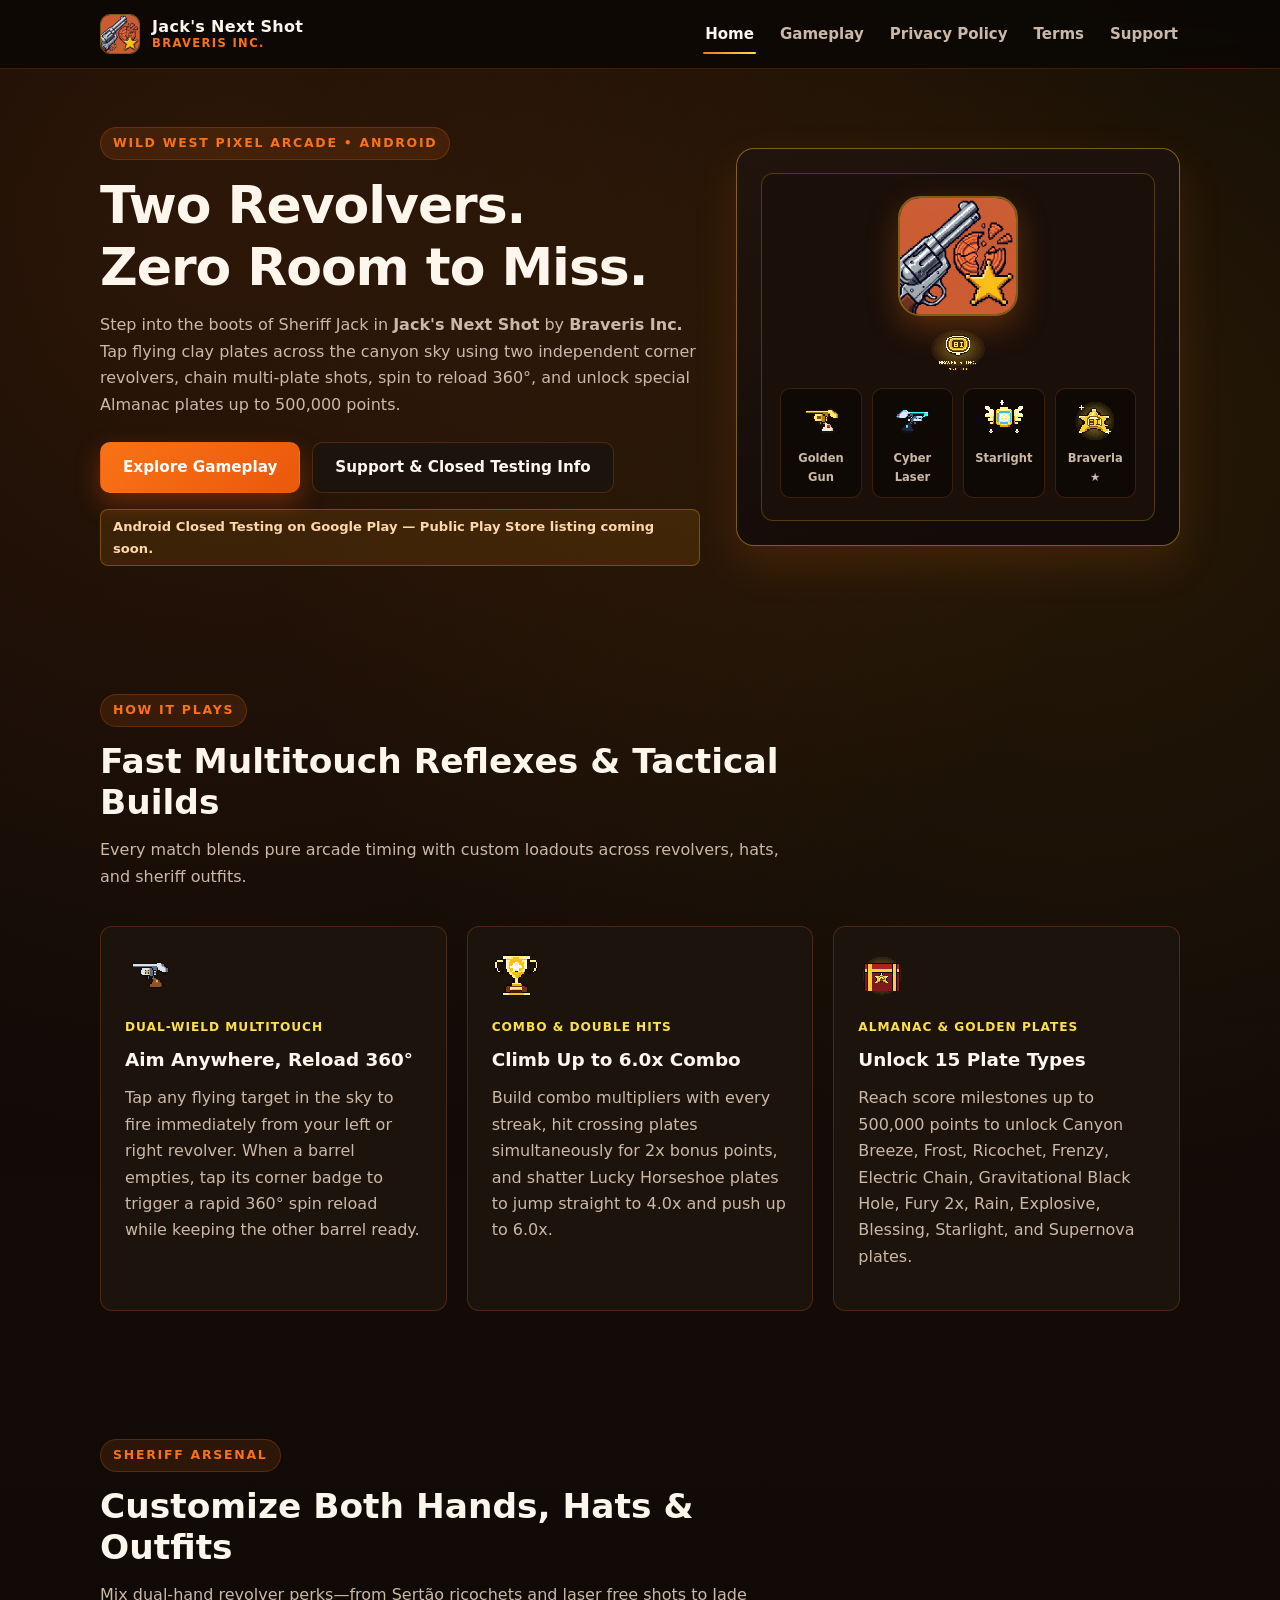
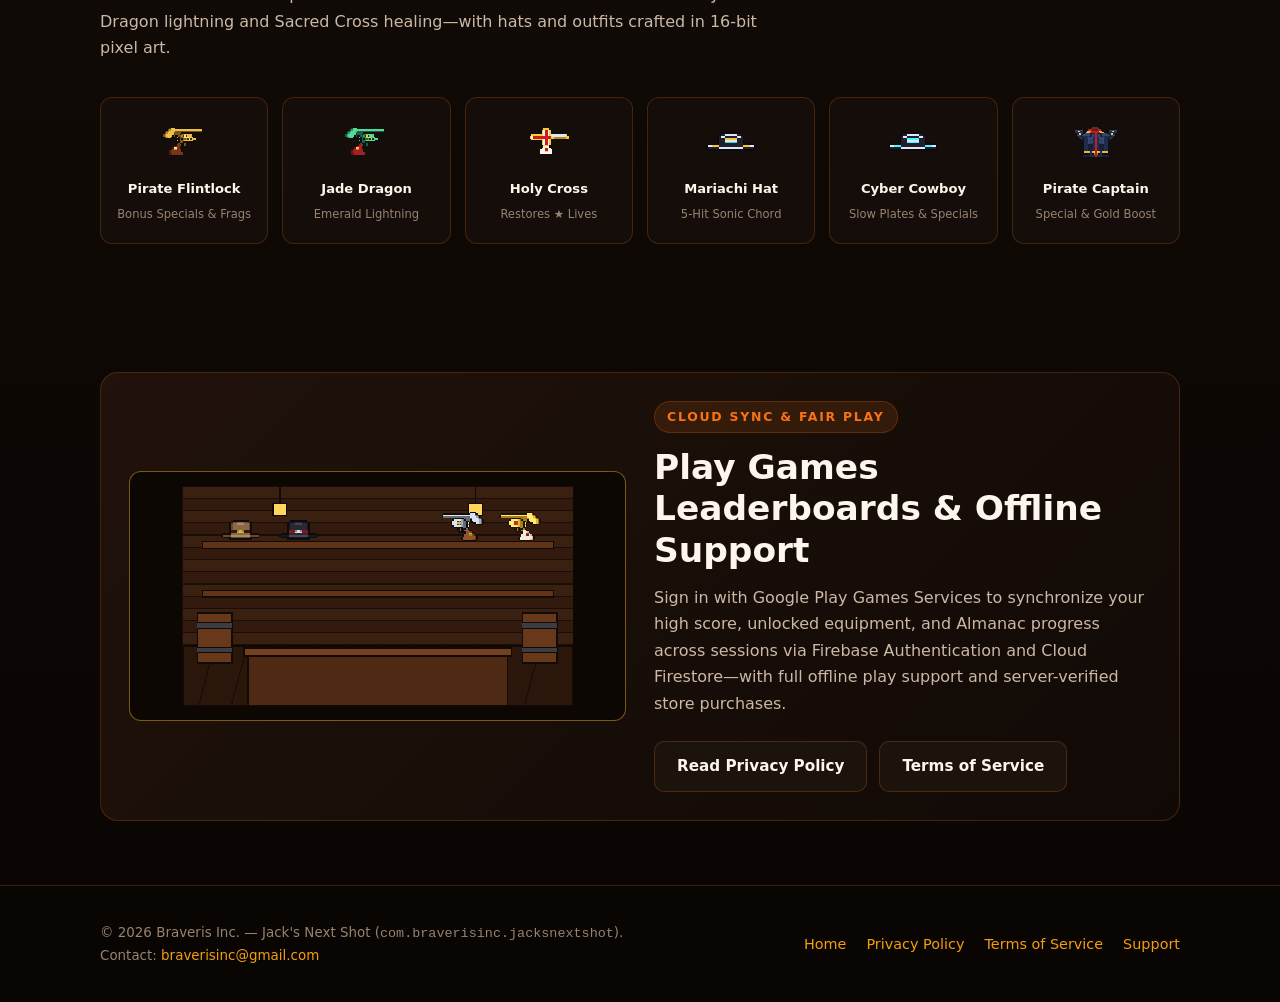
==== index.html @ 65e284a5 "feat: add official website, privacy policy, terms, support, and GitHub Pages workflow" ====
<!DOCTYPE html>
<html lang="en">
<head>
  <meta charset="UTF-8">
  <meta name="viewport" content="width=device-width, initial-scale=1.0">
  <title>Jack's Next Shot | Braveris Inc.</title>
  <meta name="description" content="Jack's Next Shot is a fast-paced Wild West dual-wield clay plate arcade shooter by Braveris Inc. for Android.">
  <link rel="canonical" href="https://aeonbeyondofeternity.github.io/jacks-next-shot-web/">
  <link rel="icon" type="image/png" href="./assets/img/branding/game_icon.png">
  <link rel="stylesheet" href="./assets/css/styles.css">
</head>
<body>
  <header class="site-header">
    <div class="container nav-bar">
      <a class="brand-link" href="./">
        <img class="brand-icon" src="./assets/img/branding/game_icon.png" alt="Jack's Next Shot Icon">
        <span class="brand-text">
          <span class="brand-title">Jack's Next Shot</span>
          <span class="brand-sub">Braveris Inc.</span>
        </span>
      </a>

      <button id="nav-toggle" class="nav-toggle" type="button" aria-label="Toggle Menu" aria-expanded="false" aria-controls="primary-nav">☰</button>

      <nav id="primary-nav" class="nav-links" aria-label="Main Navigation">
        <a href="./" aria-current="page">Home</a>
        <a href="#gameplay">Gameplay</a>
        <a href="./privacy-policy/">Privacy Policy</a>
        <a href="./terms/">Terms</a>
        <a href="./support/">Support</a>
      </nav>
    </div>
  </header>

  <main>
    <section class="hero">
      <div class="container hero-grid">
        <div>
          <span class="eyebrow">Wild West Pixel Arcade • Android</span>
          <h1>Two Revolvers.<br>Zero Room to Miss.</h1>
          <p>
            Step into the boots of Sheriff Jack in <strong>Jack's Next Shot</strong> by <strong>Braveris Inc.</strong>
            Tap flying clay plates across the canyon sky using two independent corner revolvers, chain multi-plate shots,
            spin to reload 360°, and unlock special Almanac plates up to 500,000 points.
          </p>

          <div class="btn-row">
            <a class="btn btn-primary" href="#gameplay">Explore Gameplay</a>
            <a class="btn btn-secondary" href="./support/">Support &amp; Closed Testing Info</a>
          </div>

          <div class="status-pill" role="status">
            <span>Android Closed Testing on Google Play — Public Play Store listing coming soon.</span>
          </div>
        </div>

        <div class="hero-showcase">
          <div class="hero-art-stage">
            <img class="hero-icon-main" src="./assets/img/branding/game_icon.png" alt="Jack's Next Shot Official App Icon">
            <img class="studio-wordmark pixel-art" src="./assets/img/branding/braveria_logo_glow.png" alt="Braveris Studio Logo">
            <div class="showcase-sprites">
              <div class="sprite-chip">
                <img class="pixel-art" src="./assets/img/weapons/golden_revolver.png" alt="Golden Revolver">
                <span>Golden Gun</span>
              </div>
              <div class="sprite-chip">
                <img class="pixel-art" src="./assets/img/weapons/laser_revolver_deitada.png" alt="Cyber Laser Revolver">
                <span>Cyber Laser</span>
              </div>
              <div class="sprite-chip">
                <img class="pixel-art" src="./assets/img/ui/plate_starlight.png" alt="Starlight Plate">
                <span>Starlight</span>
              </div>
              <div class="sprite-chip">
                <img class="pixel-art" src="./assets/img/ui/braveria_star_glow.png" alt="Braveria Star">
                <span>Braveria ★</span>
              </div>
            </div>
          </div>
        </div>
      </div>
    </section>

    <section id="gameplay">
      <div class="container">
        <div class="section-header reveal">
          <span class="eyebrow">How It Plays</span>
          <h2>Fast Multitouch Reflexes &amp; Tactical Builds</h2>
          <p>
            Every match blends pure arcade timing with custom loadouts across revolvers, hats, and sheriff outfits.
          </p>
        </div>

        <div class="cards-grid">
          <article class="card reveal">
            <img class="card-sprite pixel-art" src="./assets/img/weapons/classic_revolver.png" alt="Dual Revolvers">
            <span class="card-badge">Dual-Wield Multitouch</span>
            <h3>Aim Anywhere, Reload 360°</h3>
            <p>
              Tap any flying target in the sky to fire immediately from your left or right revolver. When a barrel empties,
              tap its corner badge to trigger a rapid 360° spin reload while keeping the other barrel ready.
            </p>
          </article>

          <article class="card reveal">
            <img class="card-sprite pixel-art" src="./assets/img/branding/leaderboard_trophy.png" alt="Combo Multiplier">
            <span class="card-badge">Combo &amp; Double Hits</span>
            <h3>Climb Up to 6.0x Combo</h3>
            <p>
              Build combo multipliers with every streak, hit crossing plates simultaneously for 2x bonus points,
              and shatter Lucky Horseshoe plates to jump straight to 4.0x and push up to 6.0x.
            </p>
          </article>

          <article class="card reveal">
            <img class="card-sprite pixel-art" src="./assets/img/ui/day7_special_chest.png" alt="Special Plates Almanac">
            <span class="card-badge">Almanac &amp; Golden Plates</span>
            <h3>Unlock 15 Plate Types</h3>
            <p>
              Reach score milestones up to 500,000 points to unlock Canyon Breeze, Frost, Ricochet, Frenzy,
              Electric Chain, Gravitational Black Hole, Fury 2x, Rain, Explosive, Blessing, Starlight, and Supernova plates.
            </p>
          </article>
        </div>
      </div>
    </section>

    <section>
      <div class="container">
        <div class="section-header reveal">
          <span class="eyebrow">Sheriff Arsenal</span>
          <h2>Customize Both Hands, Hats &amp; Outfits</h2>
          <p>
            Mix dual-hand revolver perks—from Sertão ricochets and laser free shots to Jade Dragon lightning and Sacred Cross healing—with hats and outfits crafted in 16-bit pixel art.
          </p>
        </div>

        <div class="arsenal-strip reveal">
          <div class="arsenal-item">
            <img class="pixel-art" src="./assets/img/weapons/pirate_flintlock.png" alt="Pirate Flintlock">
            <strong>Pirate Flintlock</strong>
            <span>Bonus Specials &amp; Frags</span>
          </div>
          <div class="arsenal-item">
            <img class="pixel-art" src="./assets/img/weapons/jade_dragon_revolver.png" alt="Jade Dragon Revolver">
            <strong>Jade Dragon</strong>
            <span>Emerald Lightning</span>
          </div>
          <div class="arsenal-item">
            <img class="pixel-art" src="./assets/img/weapons/cross_revolver.png" alt="Holy Cross Cannon">
            <strong>Holy Cross</strong>
            <span>Restores ★ Lives</span>
          </div>
          <div class="arsenal-item">
            <img class="pixel-art" src="./assets/img/hats/mariachi_sombrero.png" alt="Mariachi Sombrero">
            <strong>Mariachi Hat</strong>
            <span>5-Hit Sonic Chord</span>
          </div>
          <div class="arsenal-item">
            <img class="pixel-art" src="./assets/img/hats/cyber_cowboy.png" alt="Cyber Cowboy Hat">
            <strong>Cyber Cowboy</strong>
            <span>Slow Plates &amp; Specials</span>
          </div>
          <div class="arsenal-item">
            <img class="pixel-art" src="./assets/img/outfits/pirate_captain.png" alt="Pirate Captain Outfit">
            <strong>Pirate Captain</strong>
            <span>Special &amp; Gold Boost</span>
          </div>
        </div>
      </div>
    </section>

    <section>
      <div class="container">
        <div class="scene-banner reveal">
          <div class="scene-preview-box">
            <img class="pixel-art" src="./assets/img/ui/shop.png" alt="Sheriff Shop Pixel Art Backdrop">
          </div>
          <div>
            <span class="eyebrow">Cloud Sync &amp; Fair Play</span>
            <h2>Play Games Leaderboards &amp; Offline Support</h2>
            <p>
              Sign in with Google Play Games Services to synchronize your high score, unlocked equipment, and Almanac progress across sessions via Firebase Authentication and Cloud Firestore—with full offline play support and server-verified store purchases.
            </p>
            <div class="btn-row">
              <a class="btn btn-secondary" href="./privacy-policy/">Read Privacy Policy</a>
              <a class="btn btn-secondary" href="./terms/">Terms of Service</a>
            </div>
          </div>
        </div>
      </div>
    </section>
  </main>

  <footer class="site-footer">
    <div class="container footer-grid">
      <div>
        <p class="footer-copy">&copy; 2026 Braveris Inc. — Jack's Next Shot (<code>com.braverisinc.jacksnextshot</code>).</p>
        <p class="footer-copy">Contact: <a href="mailto:braverisinc@gmail.com">braverisinc@gmail.com</a></p>
      </div>
      <div class="footer-links">
        <a href="./">Home</a>
        <a href="./privacy-policy/">Privacy Policy</a>
        <a href="./terms/">Terms of Service</a>
        <a href="./support/">Support</a>
      </div>
    </div>
  </footer>

  <script defer src="./assets/js/site.js"></script>
</body>
</html>
---- assets/css/styles.css ----
:root {
  --bg-deep: #0b0705;
  --bg-surface: #140d09;
  --bg-card: #1d130d;
  --bg-card-hover: #261911;
  --border-subtle: rgba(249, 115, 22, 0.22);
  --border-bright: rgba(251, 191, 36, 0.45);
  --text-primary: #fdf6ec;
  --text-secondary: #cbb8a6;
  --text-muted: #988270;
  --accent-orange: #f97316;
  --accent-amber: #f59e0b;
  --accent-gold: #fde047;
  --accent-emerald: #22c55e;
  --radius-md: 12px;
  --radius-lg: 18px;
  --shadow-glow: 0 18px 45px rgba(249, 115, 22, 0.14);
  --container-max: 1120px;
}

*,
*::before,
*::after {
  box-sizing: border-box;
}

html {
  scroll-behavior: smooth;
}

body {
  margin: 0;
  font-family: "Inter", "Segoe UI", system-ui, -apple-system, sans-serif;
  background-color: var(--bg-deep);
  background-image:
    radial-gradient(circle at 18% 8%, rgba(249, 115, 22, 0.14), transparent 36%),
    radial-gradient(circle at 84% 16%, rgba(245, 158, 11, 0.11), transparent 34%),
    linear-gradient(180deg, #0b0705 0%, #120b07 52%, #090503 100%);
  color: var(--text-primary);
  line-height: 1.65;
  min-height: 100vh;
  display: flex;
  flex-direction: column;
}

a {
  color: var(--accent-amber);
  text-decoration: none;
  transition: color 0.18s ease, opacity 0.18s ease;
}

a:hover {
  color: var(--accent-gold);
}

img {
  max-width: 100%;
  display: block;
}

.pixel-art {
  image-rendering: pixelated;
  image-rendering: crisp-edges;
}

.container {
  width: 100%;
  max-width: var(--container-max);
  margin: 0 auto;
  padding: 0 20px;
}

/* Header & Navigation */
.site-header {
  position: sticky;
  top: 0;
  z-index: 50;
  background: rgba(11, 7, 5, 0.88);
  backdrop-filter: blur(12px);
  border-bottom: 1px solid var(--border-subtle);
}

.nav-bar {
  display: flex;
  align-items: center;
  justify-content: space-between;
  min-height: 68px;
  gap: 16px;
}

.brand-link {
  display: inline-flex;
  align-items: center;
  gap: 12px;
  color: var(--text-primary);
  font-weight: 800;
  letter-spacing: 0.02em;
}

.brand-icon {
  width: 40px;
  height: 40px;
  border-radius: 10px;
  border: 1px solid var(--border-bright);
  object-fit: cover;
}

.brand-text {
  display: flex;
  flex-direction: column;
  line-height: 1.15;
}

.brand-title {
  font-size: 1rem;
  color: var(--text-primary);
}

.brand-sub {
  font-size: 0.72rem;
  font-weight: 600;
  text-transform: uppercase;
  letter-spacing: 0.12em;
  color: var(--accent-orange);
}

.nav-links {
  display: flex;
  align-items: center;
  gap: 22px;
}

.nav-links a {
  color: var(--text-secondary);
  font-size: 0.94rem;
  font-weight: 600;
  padding: 6px 2px;
  position: relative;
}

.nav-links a:hover,
.nav-links a[aria-current="page"] {
  color: var(--text-primary);
}

.nav-links a[aria-current="page"]::after {
  content: "";
  position: absolute;
  left: 0;
  right: 0;
  bottom: -2px;
  height: 2px;
  background: linear-gradient(90deg, var(--accent-orange), var(--accent-gold));
  border-radius: 2px;
}

.nav-toggle {
  display: none;
  background: var(--bg-card);
  border: 1px solid var(--border-subtle);
  color: var(--text-primary);
  border-radius: 8px;
  padding: 8px 11px;
  font-size: 1.1rem;
  cursor: pointer;
}

/* Main Layout */
main {
  flex: 1;
}

section {
  padding: 64px 0;
}

.section-header {
  max-width: 680px;
  margin-bottom: 36px;
}

.eyebrow {
  display: inline-flex;
  align-items: center;
  gap: 8px;
  font-size: 0.78rem;
  font-weight: 700;
  text-transform: uppercase;
  letter-spacing: 0.14em;
  color: var(--accent-orange);
  background: rgba(249, 115, 22, 0.12);
  border: 1px solid var(--border-subtle);
  padding: 5px 12px;
  border-radius: 999px;
  margin-bottom: 14px;
}

h1, h2, h3 {
  margin: 0 0 14px;
  line-height: 1.2;
  color: var(--text-primary);
}

h1 {
  font-size: clamp(2rem, 4.4vw, 3.25rem);
  font-weight: 800;
  letter-spacing: -0.02em;
}

h2 {
  font-size: clamp(1.45rem, 2.8vw, 2.15rem);
  font-weight: 700;
}

h3 {
  font-size: 1.15rem;
  font-weight: 700;
}

p {
  margin: 0 0 16px;
  color: var(--text-secondary);
}

.btn-row {
  display: flex;
  flex-wrap: wrap;
  gap: 12px;
  margin-top: 24px;
}

.btn {
  display: inline-flex;
  align-items: center;
  justify-content: center;
  gap: 8px;
  font-weight: 700;
  font-size: 0.95rem;
  padding: 12px 22px;
  border-radius: 10px;
  border: 1px solid transparent;
  cursor: pointer;
  transition: transform 0.16s ease, box-shadow 0.16s ease, background 0.16s ease;
}

.btn:hover {
  transform: translateY(-2px);
}

.btn-primary {
  background: linear-gradient(135deg, var(--accent-orange), #ea580c);
  color: #fff;
  box-shadow: 0 10px 24px rgba(234, 88, 12, 0.34);
}

.btn-primary:hover {
  color: #fff;
  box-shadow: 0 14px 28px rgba(249, 115, 22, 0.44);
}

.btn-secondary {
  background: var(--bg-card);
  color: var(--text-primary);
  border-color: var(--border-subtle);
}

.btn-secondary:hover {
  background: var(--bg-card-hover);
  color: var(--accent-gold);
}

/* Hero Section */
.hero {
  padding: 58px 0 64px;
}

.hero-grid {
  display: grid;
  grid-template-columns: 1.15fr 0.85fr;
  gap: 36px;
  align-items: center;
}

.status-pill {
  display: inline-flex;
  align-items: center;
  gap: 8px;
  font-size: 0.82rem;
  font-weight: 600;
  color: #fed7aa;
  background: rgba(245, 158, 11, 0.12);
  border: 1px solid rgba(245, 158, 11, 0.34);
  padding: 6px 12px;
  border-radius: 8px;
  margin-top: 16px;
}

.hero-showcase {
  background: linear-gradient(160deg, #21140d 0%, #110a06 100%);
  border: 1px solid var(--border-bright);
  border-radius: var(--radius-lg);
  padding: 24px;
  box-shadow: var(--shadow-glow);
  position: relative;
  overflow: hidden;
}

.hero-art-stage {
  position: relative;
  border-radius: 12px;
  overflow: hidden;
  border: 1px solid rgba(251, 191, 36, 0.25);
  background: #1a0f09;
  padding: 22px 18px;
  text-align: center;
}

.hero-icon-main {
  width: 120px;
  height: 120px;
  margin: 0 auto 14px;
  border-radius: 22px;
  border: 2px solid var(--border-bright);
  box-shadow: 0 12px 32px rgba(249, 115, 22, 0.28);
  animation: floatSlow 4.5s ease-in-out infinite;
}

.studio-wordmark {
  height: 44px;
  width: auto;
  margin: 0 auto 14px;
  object-fit: contain;
}

.showcase-sprites {
  display: grid;
  grid-template-columns: repeat(4, 1fr);
  gap: 10px;
  margin-top: 14px;
}

.sprite-chip {
  background: rgba(11, 7, 5, 0.72);
  border: 1px solid rgba(249, 115, 22, 0.2);
  border-radius: 10px;
  padding: 10px 6px;
  display: flex;
  flex-direction: column;
  align-items: center;
  gap: 6px;
}

.sprite-chip img {
  width: 44px;
  height: 44px;
  object-fit: contain;
}

.sprite-chip span {
  font-size: 0.72rem;
  font-weight: 600;
  color: var(--text-secondary);
}

@keyframes floatSlow {
  0%, 100% { transform: translateY(0); }
  50% { transform: translateY(-6px); }
}

/* Feature & Cards Grid */
.cards-grid {
  display: grid;
  grid-template-columns: repeat(3, 1fr);
  gap: 20px;
}

.cards-grid.two-col {
  grid-template-columns: repeat(2, 1fr);
}

.card {
  background: var(--bg-card);
  border: 1px solid var(--border-subtle);
  border-radius: var(--radius-md);
  padding: 24px;
  transition: transform 0.2s ease, border-color 0.2s ease, background 0.2s ease;
}

.card:hover {
  transform: translateY(-3px);
  border-color: var(--border-bright);
  background: var(--bg-card-hover);
}

.card-badge {
  display: inline-flex;
  align-items: center;
  gap: 8px;
  font-size: 0.76rem;
  font-weight: 700;
  text-transform: uppercase;
  letter-spacing: 0.08em;
  color: var(--accent-gold);
  margin-bottom: 12px;
}

.card-sprite {
  width: 48px;
  height: 48px;
  object-fit: contain;
  margin-bottom: 14px;
}

/* Arsenal Showcase */
.arsenal-strip {
  display: grid;
  grid-template-columns: repeat(6, 1fr);
  gap: 14px;
}

.arsenal-item {
  background: var(--bg-surface);
  border: 1px solid var(--border-subtle);
  border-radius: var(--radius-md);
  padding: 16px 10px;
  text-align: center;
}

.arsenal-item img {
  width: 54px;
  height: 54px;
  margin: 0 auto 10px;
  object-fit: contain;
}

.arsenal-item strong {
  display: block;
  font-size: 0.82rem;
  color: var(--text-primary);
}

.arsenal-item span {
  font-size: 0.72rem;
  color: var(--text-muted);
}

/* Scene Art Frame */
.scene-banner {
  display: grid;
  grid-template-columns: 1fr 1fr;
  gap: 28px;
  align-items: center;
  background: linear-gradient(135deg, rgba(34, 19, 11, 0.96), rgba(17, 10, 6, 0.96));
  border: 1px solid var(--border-subtle);
  border-radius: var(--radius-lg);
  padding: 28px;
}

.scene-preview-box {
  background: #0d0704;
  border: 1px solid var(--border-bright);
  border-radius: var(--radius-md);
  padding: 14px;
  text-align: center;
}

.scene-preview-box img {
  width: 100%;
  max-height: 220px;
  object-fit: contain;
  margin: 0 auto;
}

/* Legal & Support Document Layout */
.doc-hero {
  padding: 48px 0 28px;
  border-bottom: 1px solid var(--border-subtle);
}

.doc-meta {
  display: flex;
  flex-wrap: wrap;
  gap: 18px;
  font-size: 0.88rem;
  color: var(--text-muted);
  margin-top: 8px;
}

.doc-body {
  padding: 40px 0 64px;
  max-width: 860px;
}

.doc-section {
  background: rgba(20, 13, 9, 0.72);
  border: 1px solid var(--border-subtle);
  border-radius: var(--radius-md);
  padding: 24px;
  margin-bottom: 20px;
}

.doc-section h2 {
  font-size: 1.3rem;
  color: var(--accent-gold);
  margin-bottom: 12px;
}

.doc-section ul {
  margin: 8px 0 0;
  padding-left: 20px;
  color: var(--text-secondary);
}

.doc-section li {
  margin-bottom: 8px;
}

.callout-box {
  background: rgba(249, 115, 22, 0.1);
  border-left: 4px solid var(--accent-orange);
  padding: 14px 18px;
  border-radius: 0 10px 10px 0;
  margin: 14px 0;
  color: var(--text-primary);
}

/* Support FAQ */
.faq-item {
  background: var(--bg-card);
  border: 1px solid var(--border-subtle);
  border-radius: var(--radius-md);
  margin-bottom: 12px;
  overflow: hidden;
}

.faq-btn {
  width: 100%;
  text-align: left;
  background: transparent;
  border: 0;
  color: var(--text-primary);
  font-family: inherit;
  font-size: 1rem;
  font-weight: 700;
  padding: 18px 20px;
  display: flex;
  justify-content: space-between;
  align-items: center;
  cursor: pointer;
}

.faq-panel {
  padding: 0 20px 18px;
  color: var(--text-secondary);
  display: none;
}

.faq-item.open .faq-panel {
  display: block;
}

.faq-icon {
  color: var(--accent-orange);
  font-size: 1.2rem;
  transition: transform 0.2s ease;
}

.faq-item.open .faq-icon {
  transform: rotate(45deg);
}

/* Scroll Reveal */
.reveal {
  opacity: 0;
  transform: translateY(14px);
  transition: opacity 0.45s ease, transform 0.45s ease;
}

.reveal.is-visible {
  opacity: 1;
  transform: translateY(0);
}

/* Footer */
.site-footer {
  border-top: 1px solid var(--border-subtle);
  background: #080503;
  padding: 36px 0;
  margin-top: auto;
}

.footer-grid {
  display: flex;
  flex-wrap: wrap;
  justify-content: space-between;
  align-items: center;
  gap: 20px;
}

.footer-links {
  display: flex;
  flex-wrap: wrap;
  gap: 20px;
  font-size: 0.9rem;
}

.footer-copy {
  font-size: 0.84rem;
  color: var(--text-muted);
  margin: 0;
}

/* Responsive */
@media (max-width: 920px) {
  .hero-grid,
  .scene-banner {
    grid-template-columns: 1fr;
  }
  .cards-grid {
    grid-template-columns: repeat(2, 1fr);
  }
  .arsenal-strip {
    grid-template-columns: repeat(3, 1fr);
  }
}

@media (max-width: 680px) {
  .nav-toggle {
    display: inline-flex;
  }
  .nav-links {
    display: none;
    position: absolute;
    top: 68px;
    left: 0;
    right: 0;
    background: #120b07;
    border-bottom: 1px solid var(--border-subtle);
    flex-direction: column;
    align-items: flex-start;
    padding: 16px 20px;
    gap: 12px;
  }
  .nav-links.open {
    display: flex;
  }
  .cards-grid,
  .cards-grid.two-col {
    grid-template-columns: 1fr;
  }
  .arsenal-strip {
    grid-template-columns: repeat(2, 1fr);
  }
  section {
    padding: 44px 0;
  }
}

@media (prefers-reduced-motion: reduce) {
  .hero-icon-main,
  .reveal {
    animation: none;
    transition: none;
    opacity: 1;
    transform: none;
  }
}
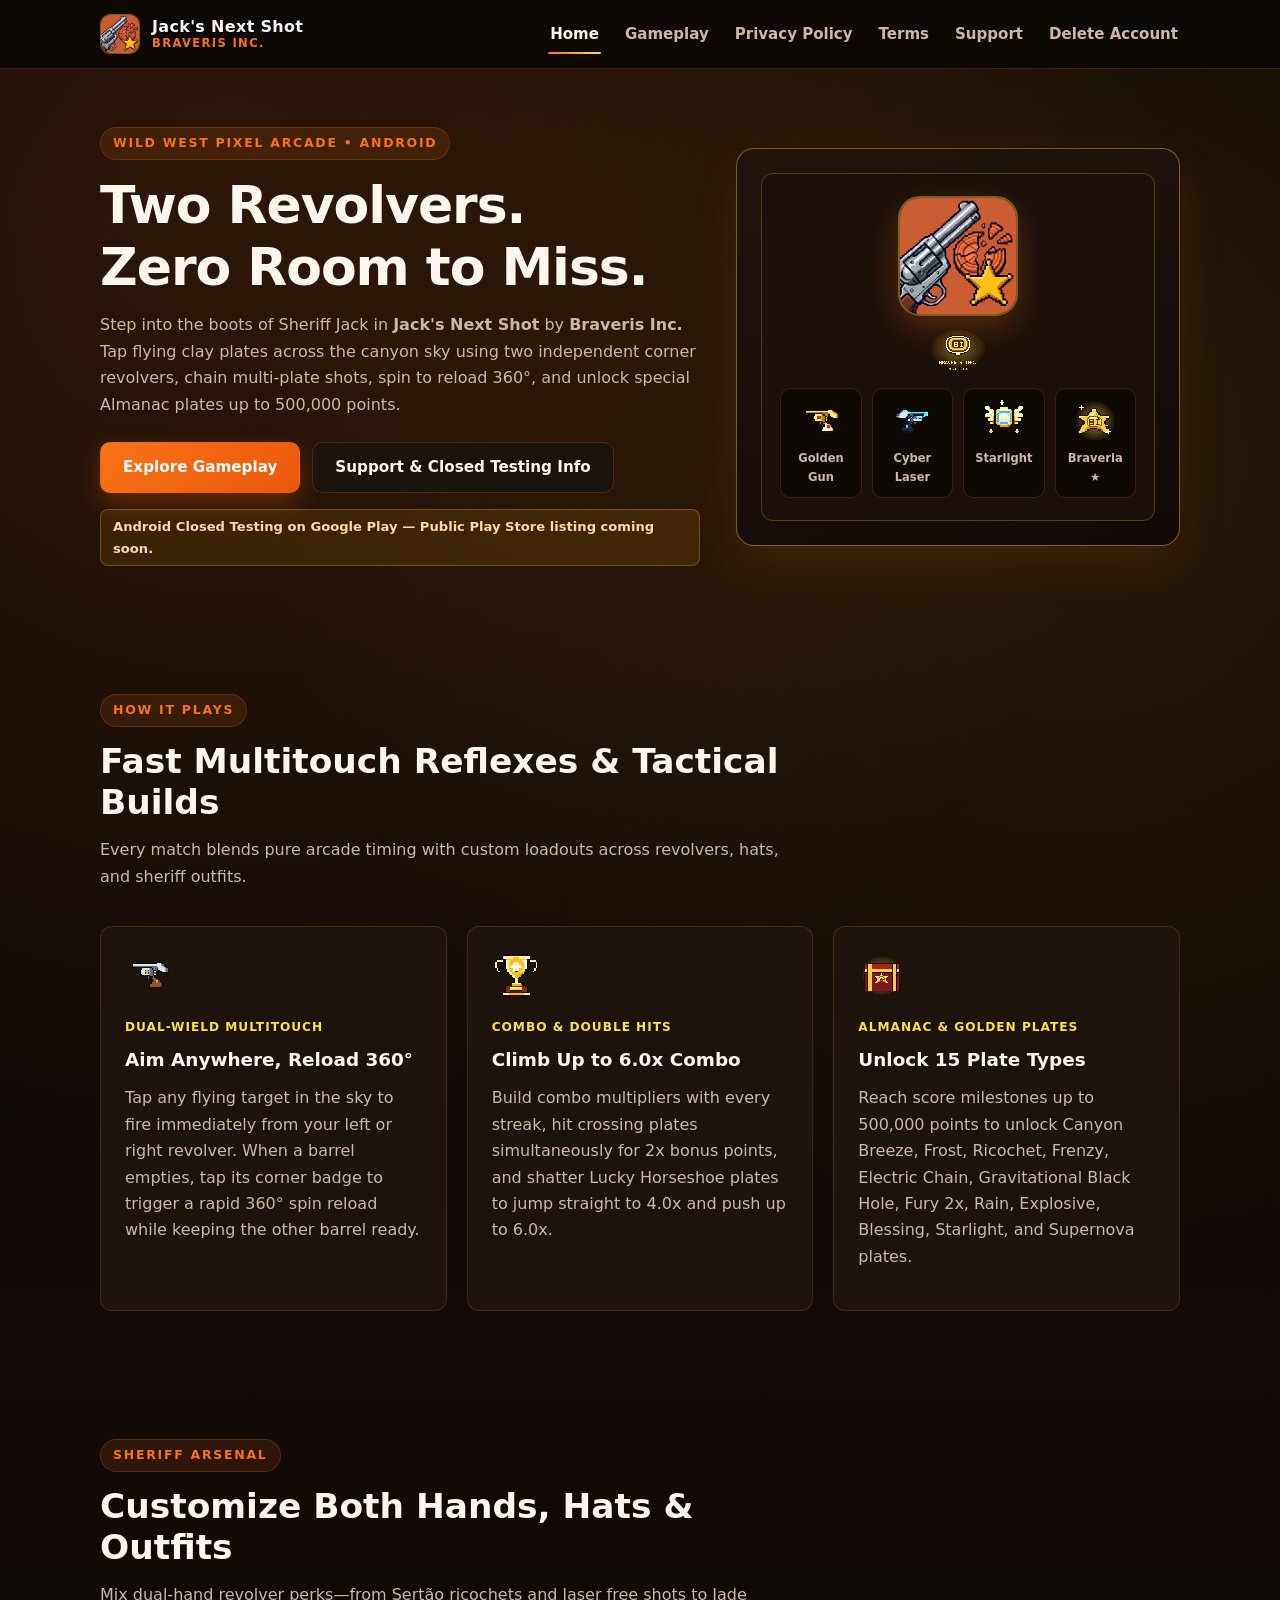
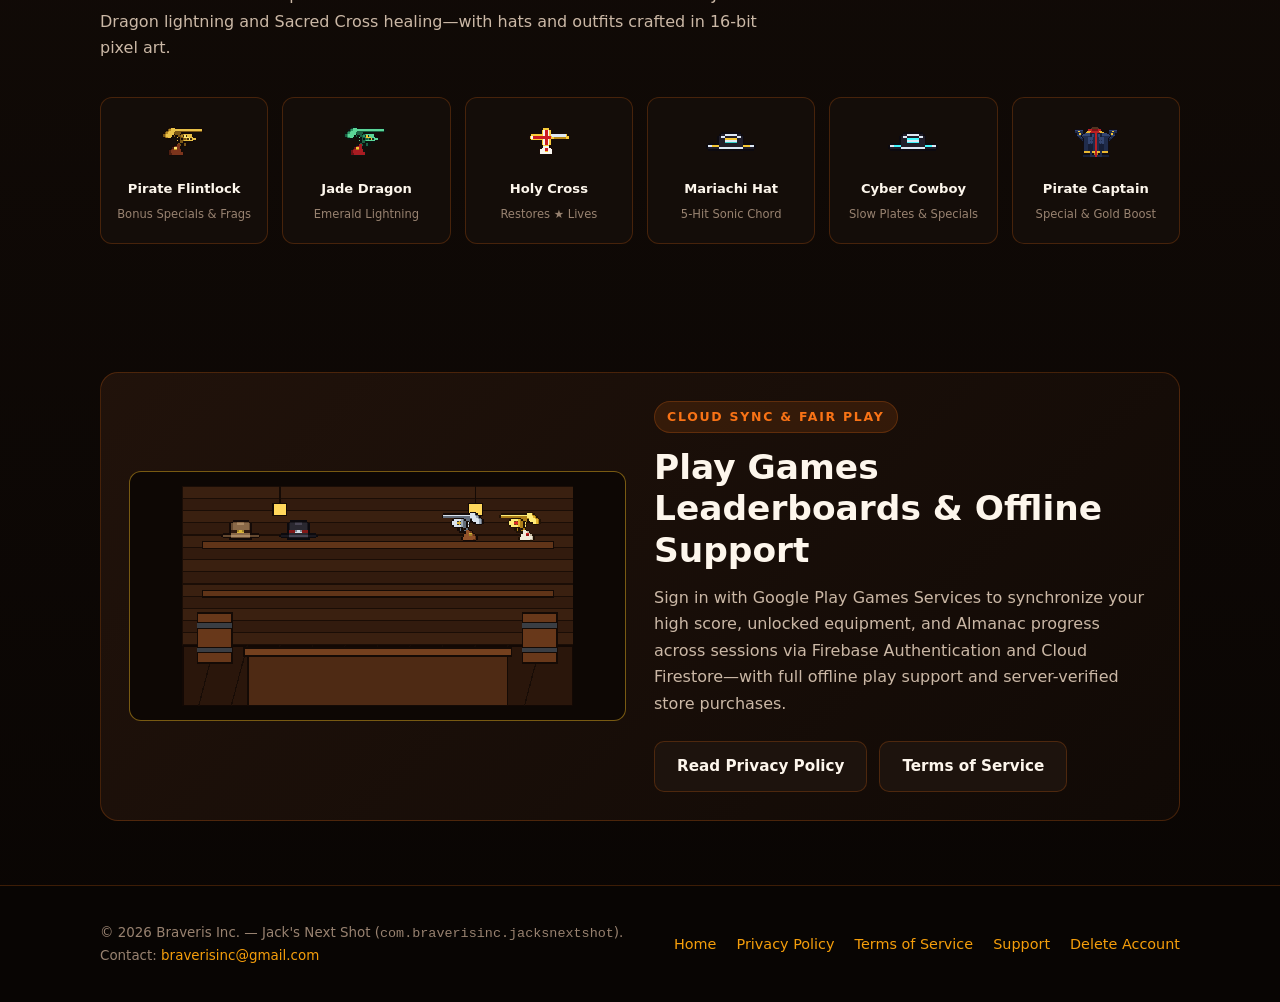
==== commit 78b642ba: "Add Google Play compliant account deletion page linked to Firestore collection" ====
--- a/index.html
+++ b/index.html
@@ -28,6 +28,7 @@
         <a href="./privacy-policy/">Privacy Policy</a>
         <a href="./terms/">Terms</a>
         <a href="./support/">Support</a>
+        <a href="./delete-account/">Delete Account</a>
       </nav>
     </div>
   </header>
@@ -203,6 +204,7 @@
         <a href="./privacy-policy/">Privacy Policy</a>
         <a href="./terms/">Terms of Service</a>
         <a href="./support/">Support</a>
+        <a href="./delete-account/">Delete Account</a>
       </div>
     </div>
   </footer>
--- a/assets/css/styles.css
+++ b/assets/css/styles.css
@@ -665,3 +665,249 @@
     transform: none;
   }
 }
+
+/* Account Deletion Portal: Steps, Form & Retention Table */
+.lang-toggle-bar {
+  display: inline-flex;
+  align-items: center;
+  gap: 8px;
+  margin-top: 16px;
+  background: var(--bg-card);
+  border: 1px solid var(--border-subtle);
+  border-radius: 999px;
+  padding: 4px;
+}
+
+.lang-pill-btn {
+  background: transparent;
+  color: var(--text-secondary);
+  border: 0;
+  border-radius: 999px;
+  padding: 6px 14px;
+  font-family: inherit;
+  font-size: 0.82rem;
+  font-weight: 700;
+  cursor: pointer;
+  transition: background 0.16s ease, color 0.16s ease;
+}
+
+.lang-pill-btn.active {
+  background: linear-gradient(135deg, var(--accent-orange), #ea580c);
+  color: #fff;
+}
+
+.steps-grid {
+  display: grid;
+  grid-template-columns: repeat(2, 1fr);
+  gap: 16px;
+  margin-top: 16px;
+}
+
+.step-card {
+  background: rgba(11, 7, 5, 0.72);
+  border: 1px solid var(--border-subtle);
+  border-radius: var(--radius-md);
+  padding: 18px;
+}
+
+.step-num {
+  display: inline-flex;
+  align-items: center;
+  justify-content: center;
+  width: 28px;
+  height: 28px;
+  border-radius: 8px;
+  background: rgba(249, 115, 22, 0.18);
+  border: 1px solid var(--border-bright);
+  color: var(--accent-gold);
+  font-size: 0.86rem;
+  font-weight: 800;
+  margin-bottom: 10px;
+}
+
+.deletion-form {
+  display: flex;
+  flex-direction: column;
+  gap: 16px;
+  margin-top: 16px;
+}
+
+.form-grid-2 {
+  display: grid;
+  grid-template-columns: repeat(2, 1fr);
+  gap: 16px;
+}
+
+.form-field {
+  display: flex;
+  flex-direction: column;
+  gap: 6px;
+}
+
+.form-field label {
+  font-size: 0.9rem;
+  font-weight: 700;
+  color: var(--text-primary);
+}
+
+.form-hint {
+  font-size: 0.8rem;
+  color: var(--text-muted);
+}
+
+.form-input,
+.form-select,
+.form-textarea {
+  width: 100%;
+  background: #0d0704;
+  border: 1px solid var(--border-subtle);
+  border-radius: 10px;
+  padding: 12px 14px;
+  color: var(--text-primary);
+  font-family: inherit;
+  font-size: 0.95rem;
+  transition: border-color 0.16s ease, box-shadow 0.16s ease;
+}
+
+.form-input:focus,
+.form-select:focus,
+.form-textarea:focus {
+  outline: none;
+  border-color: var(--accent-amber);
+  box-shadow: 0 0 0 3px rgba(245, 158, 11, 0.18);
+}
+
+.form-textarea {
+  min-height: 96px;
+  resize: vertical;
+}
+
+.form-checkbox-row {
+  display: flex;
+  align-items: flex-start;
+  gap: 10px;
+  font-size: 0.9rem;
+  color: var(--text-secondary);
+  cursor: pointer;
+}
+
+.form-checkbox-row input[type="checkbox"] {
+  margin-top: 4px;
+  width: 18px;
+  height: 18px;
+  accent-color: var(--accent-orange);
+  flex-shrink: 0;
+}
+
+.btn[disabled] {
+  opacity: 0.6;
+  cursor: not-allowed;
+  transform: none;
+}
+
+.form-status {
+  display: none;
+  border-radius: 12px;
+  padding: 16px 18px;
+  font-size: 0.94rem;
+  margin-top: 16px;
+}
+
+.form-status.visible {
+  display: block;
+}
+
+.form-status.success {
+  background: rgba(34, 197, 94, 0.12);
+  border: 1px solid rgba(34, 197, 94, 0.45);
+  color: #dcfce7;
+}
+
+.form-status.error {
+  background: rgba(239, 68, 68, 0.14);
+  border: 1px solid rgba(239, 68, 68, 0.45);
+  color: #fee2e2;
+}
+
+.ticket-code-pill {
+  display: inline-block;
+  margin-top: 8px;
+  padding: 8px 14px;
+  border-radius: 8px;
+  background: rgba(11, 7, 5, 0.75);
+  border: 1px solid rgba(251, 191, 36, 0.45);
+  color: var(--accent-gold);
+  font-family: ui-monospace, SFMono-Regular, Menlo, Consolas, monospace;
+  font-weight: 700;
+}
+
+.table-scroll {
+  overflow-x: auto;
+  margin-top: 14px;
+}
+
+.data-table {
+  width: 100%;
+  border-collapse: collapse;
+  font-size: 0.9rem;
+}
+
+.data-table th,
+.data-table td {
+  text-align: left;
+  padding: 12px 14px;
+  border-bottom: 1px solid var(--border-subtle);
+  vertical-align: top;
+}
+
+.data-table th {
+  color: var(--accent-gold);
+  font-size: 0.82rem;
+  text-transform: uppercase;
+  letter-spacing: 0.06em;
+  background: rgba(11, 7, 5, 0.55);
+}
+
+.data-table td {
+  color: var(--text-secondary);
+}
+
+.badge-del {
+  display: inline-block;
+  padding: 3px 9px;
+  border-radius: 999px;
+  font-size: 0.75rem;
+  font-weight: 700;
+  background: rgba(239, 68, 68, 0.16);
+  color: #fca5a5;
+  border: 1px solid rgba(239, 68, 68, 0.35);
+}
+
+.badge-keep {
+  display: inline-block;
+  padding: 3px 9px;
+  border-radius: 999px;
+  font-size: 0.75rem;
+  font-weight: 700;
+  background: rgba(245, 158, 11, 0.16);
+  color: #fde68a;
+  border: 1px solid rgba(245, 158, 11, 0.35);
+}
+
+.badge-user {
+  display: inline-block;
+  padding: 3px 9px;
+  border-radius: 999px;
+  font-size: 0.75rem;
+  font-weight: 700;
+  background: rgba(34, 197, 94, 0.15);
+  color: #86efac;
+  border: 1px solid rgba(34, 197, 94, 0.35);
+}
+
+@media (max-width: 720px) {
+  .steps-grid,
+  .form-grid-2 {
+    grid-template-columns: 1fr;
+  }
+}
